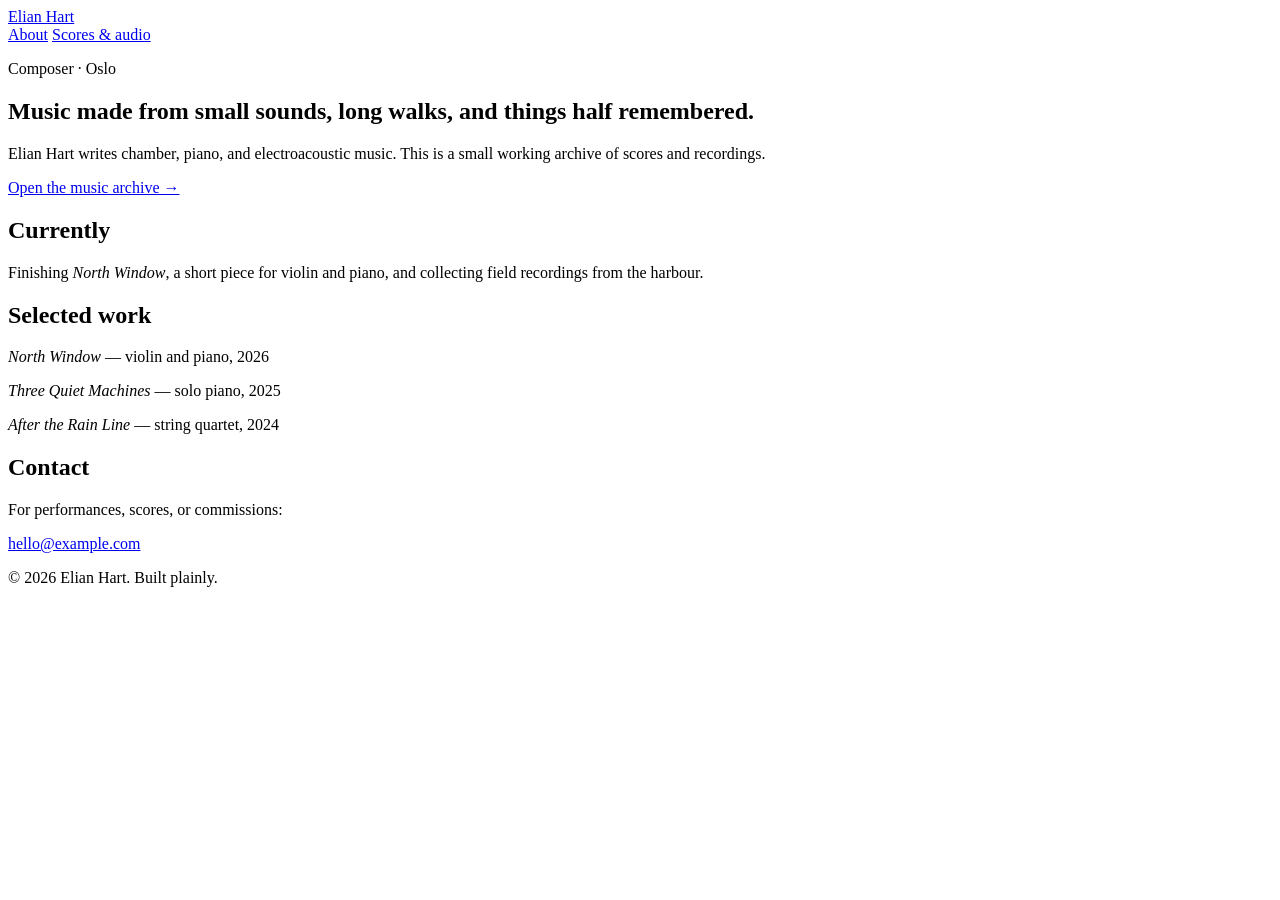
==== index.html @ 0c72baf7 "Create simple composer homepage" ====
<!doctype html>
<html lang="en">
<head>
  <meta charset="utf-8">
  <meta name="viewport" content="width=device-width, initial-scale=1">
  <title>Elian Hart — Composer</title>
  <meta name="description" content="Music, scores, and recordings by composer Elian Hart.">
  <link rel="stylesheet" href="style.css">
</head>
<body>
  <header class="site-header">
    <a class="name" href="index.html">Elian Hart</a>
    <nav aria-label="Main navigation">
      <a class="active" href="index.html">About</a>
      <a href="library.html">Scores & audio</a>
    </nav>
  </header>

  <main class="home">
    <section class="intro">
      <p class="eyebrow">Composer · Oslo</p>
      <h1>Music made from small sounds, long walks, and things half remembered.</h1>
      <p class="lead">Elian Hart writes chamber, piano, and electroacoustic music. This is a small working archive of scores and recordings.</p>
      <a class="plain-link" href="library.html">Open the music archive →</a>
    </section>

    <section class="note" aria-label="Current work">
      <h2>Currently</h2>
      <p>Finishing <em>North Window</em>, a short piece for violin and piano, and collecting field recordings from the harbour.</p>
    </section>

    <section class="details">
      <div>
        <h2>Selected work</h2>
        <p><em>North Window</em> — violin and piano, 2026</p>
        <p><em>Three Quiet Machines</em> — solo piano, 2025</p>
        <p><em>After the Rain Line</em> — string quartet, 2024</p>
      </div>
      <div>
        <h2>Contact</h2>
        <p>For performances, scores, or commissions:</p>
        <p><a href="mailto:hello@example.com">hello@example.com</a></p>
      </div>
    </section>
  </main>

  <footer>© 2026 Elian Hart. Built plainly.</footer>
</body>
</html>
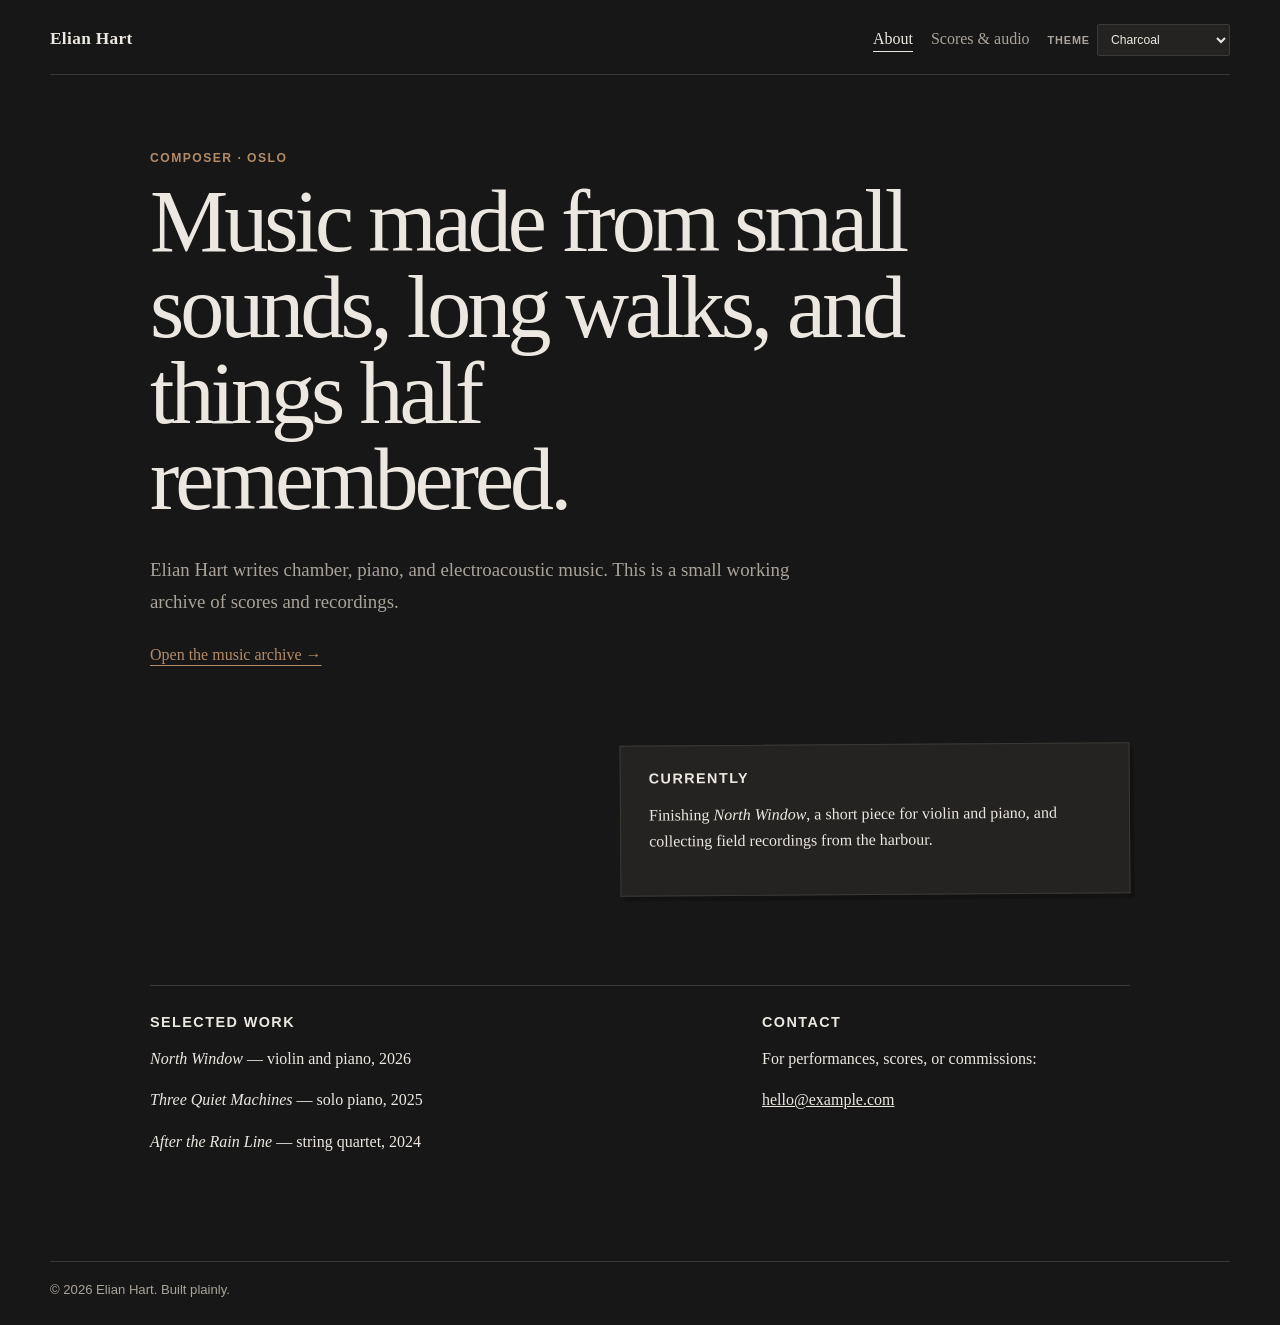
==== commit 0ce67ebf: "Load theme selector on homepage" ====
--- a/index.html
+++ b/index.html
@@ -5,6 +5,7 @@
   <meta name="viewport" content="width=device-width, initial-scale=1">
   <title>Elian Hart — Composer</title>
   <meta name="description" content="Music, scores, and recordings by composer Elian Hart.">
+  <script>document.documentElement.dataset.theme=localStorage.getItem('composer-theme')||'charcoal';</script>
   <link rel="stylesheet" href="style.css">
 </head>
 <body>
@@ -45,5 +46,6 @@
   </main>
 
   <footer>© 2026 Elian Hart. Built plainly.</footer>
+  <script src="theme.js"></script>
 </body>
-</html>
+</html>
--- a/style.css
+++ b/style.css
@@ -0,0 +1,89 @@
+:root {
+  --paper: #171717;
+  --ink: #ece8e1;
+  --muted: #aaa39a;
+  --line: #3c3935;
+  --soft: #252321;
+  --accent: #b28b67;
+  --max: 1180px;
+}
+
+:root[data-theme="midnight"] { --paper:#101722; --ink:#e8edf4; --muted:#98a4b3; --line:#2d3948; --soft:#192433; --accent:#7894b8; }
+:root[data-theme="forest"] { --paper:#101813; --ink:#e4ebe5; --muted:#97a59a; --line:#2b3b30; --soft:#18241c; --accent:#7f9b82; }
+:root[data-theme="burgundy"] { --paper:#1a1114; --ink:#eee5e7; --muted:#aa969b; --line:#422b31; --soft:#27191d; --accent:#a66d79; }
+:root[data-theme="slate"] { --paper:#161a1e; --ink:#e9ecef; --muted:#9da5ac; --line:#353d44; --soft:#20262b; --accent:#8495a3; }
+:root[data-theme="aubergine"] { --paper:#171218; --ink:#eee7ef; --muted:#a89daa; --line:#3d3040; --soft:#241b26; --accent:#967b9c; }
+:root[data-theme="espresso"] { --paper:#191411; --ink:#eee8e3; --muted:#aa9e95; --line:#43352d; --soft:#271e19; --accent:#a47d62; }
+:root[data-theme="petrol"] { --paper:#0f181a; --ink:#e4ecec; --muted:#93a5a6; --line:#294044; --soft:#172528; --accent:#6f999b; }
+:root[data-theme="graphite"] { --paper:#141516; --ink:#e7e7e5; --muted:#9d9e9c; --line:#343637; --soft:#202223; --accent:#8d918c; }
+:root[data-theme="black-gold"] { --paper:#11110f; --ink:#eeeadd; --muted:#aaa38d; --line:#3e392a; --soft:#1e1c16; --accent:#b49a5d; }
+
+* { box-sizing: border-box; }
+html { background: var(--paper); color: var(--ink); font-family: Georgia, 'Times New Roman', serif; transition: background .18s ease, color .18s ease; }
+body { margin: 0; min-height: 100vh; display: flex; flex-direction: column; }
+a { color: inherit; }
+
+.site-header {
+  width: min(calc(100% - 36px), var(--max));
+  margin: 0 auto;
+  padding: 24px 0 18px;
+  display: flex;
+  justify-content: space-between;
+  align-items: baseline;
+  gap: 18px;
+  border-bottom: 1px solid var(--line);
+}
+.name { font-size: 1.08rem; font-weight: 700; text-decoration: none; letter-spacing: .02em; }
+nav { display: flex; gap: 18px; margin-left: auto; }
+nav a { color: var(--muted); text-decoration: none; padding-bottom: 3px; }
+nav a:hover, nav a.active { color: var(--ink); border-bottom: 1px solid currentColor; }
+.theme-picker { display:flex; align-items:center; gap:7px; color:var(--muted); font:700 .68rem Arial,sans-serif; letter-spacing:.08em; text-transform:uppercase; }
+.theme-picker select { border:1px solid var(--line); background:var(--soft); color:var(--ink); padding:7px 28px 7px 9px; border-radius:2px; font:normal .76rem Arial,sans-serif; cursor:pointer; }
+
+.home { width: min(calc(100% - 36px), 980px); margin: auto; padding: 76px 0 90px; }
+.intro { max-width: 760px; }
+.eyebrow { margin: 0 0 13px; color: var(--accent); font: 700 .76rem/1.2 Arial, sans-serif; letter-spacing: .12em; text-transform: uppercase; }
+h1 { font-size: clamp(2.4rem, 7vw, 5.5rem); line-height: .98; letter-spacing: -.045em; margin: 0; font-weight: 500; }
+.lead { max-width: 650px; margin: 30px 0 20px; color: var(--muted); font-size: 1.18rem; line-height: 1.7; }
+.plain-link { display: inline-block; margin-top: 8px; color: var(--accent); text-underline-offset: 5px; }
+.note { margin: 80px 0 0 auto; max-width: 510px; padding: 24px 28px 26px; border: 1px solid var(--line); transform: rotate(-.4deg); background: var(--soft); box-shadow: 4px 5px 0 rgba(0,0,0,.22); }
+.note h2, .details h2 { margin: 0 0 12px; font-size: .9rem; font-family: Arial, sans-serif; text-transform: uppercase; letter-spacing: .1em; }
+.note p, .details p { line-height: 1.6; }
+.details { margin-top: 90px; display: grid; grid-template-columns: 1.5fr 1fr; gap: 60px; padding-top: 28px; border-top: 1px solid var(--line); }
+
+.library-page { flex: 1; width: min(calc(100% - 36px), var(--max)); margin: 0 auto; padding: 26px 0 40px; display: grid; grid-template-columns: 290px minmax(0,1fr); gap: 28px; min-height: 680px; }
+.archive-panel { border-right: 1px solid var(--line); padding-right: 24px; }
+.archive-heading h1 { font-size: 3.3rem; margin-bottom: 10px; }
+.archive-heading > p:last-child { color: var(--muted); line-height: 1.5; }
+.tree { margin-top: 30px; font-family: Arial, sans-serif; font-size: .92rem; }
+.tree-group { margin: 8px 0 13px; }
+.tree-folder { display: flex; gap: 7px; align-items: center; font-weight: 700; margin-bottom: 6px; }
+.tree-children { margin-left: 15px; padding-left: 13px; border-left: 1px solid var(--line); }
+.tree button { width: 100%; border: 0; background: transparent; color: var(--ink); text-align: left; font: inherit; padding: 7px 8px; cursor: pointer; border-radius: 3px; }
+.tree button:hover, .tree button.selected { background: var(--soft); }
+.file-mark { color: var(--accent); margin-right: 7px; }
+.viewer { min-width: 0; min-height: 620px; border: 1px solid var(--line); background: var(--soft); position: relative; overflow: hidden; }
+.empty-state { min-height: 620px; display: grid; place-content: center; text-align: center; padding: 30px; color: var(--muted); }
+.empty-state h2 { color: var(--ink); font-weight: 500; font-size: 2rem; margin: 0 0 8px; }
+.scribble { color: var(--accent); font-size: 3rem; margin: 0 0 12px; transform: rotate(-7deg); }
+.viewer-head { display: flex; justify-content: space-between; gap: 20px; align-items: center; padding: 15px 18px; border-bottom: 1px solid var(--line); background: var(--paper); }
+.viewer-head h2 { margin: 0; font-size: 1.05rem; font-family: Arial, sans-serif; }
+.viewer-head a { color: var(--muted); font: .8rem Arial, sans-serif; }
+.score-frame { display: block; width: 100%; height: 760px; border: 0; background: white; }
+.audio-view { min-height: 560px; display: grid; place-content: center; padding: 40px; text-align: center; }
+.audio-view .record { width: 170px; height: 170px; border: 1px solid var(--ink); border-radius: 50%; margin: 0 auto 26px; display: grid; place-content: center; font-size: 3rem; box-shadow: inset 0 0 0 34px var(--paper); }
+audio { width: min(480px, 75vw); }
+.error { padding: 24px; color: #d68b80; line-height: 1.6; }
+footer { width: min(calc(100% - 36px), var(--max)); margin: 0 auto; padding: 20px 0 28px; border-top: 1px solid var(--line); color: var(--muted); font-size: .82rem; font-family: Arial, sans-serif; }
+
+@media (max-width: 760px) {
+  .site-header { align-items: flex-start; gap: 12px; flex-wrap:wrap; }
+  nav { gap: 12px; font-size: .9rem; order:3; width:100%; margin-left:0; }
+  .theme-picker { margin-left:auto; }
+  .home { padding-top: 52px; }
+  .details { grid-template-columns: 1fr; gap: 28px; }
+  .library-page { grid-template-columns: 1fr; }
+  .archive-panel { border-right: 0; border-bottom: 1px solid var(--line); padding: 0 0 22px; }
+  .viewer, .empty-state { min-height: 500px; }
+  .score-frame { height: 620px; }
+}
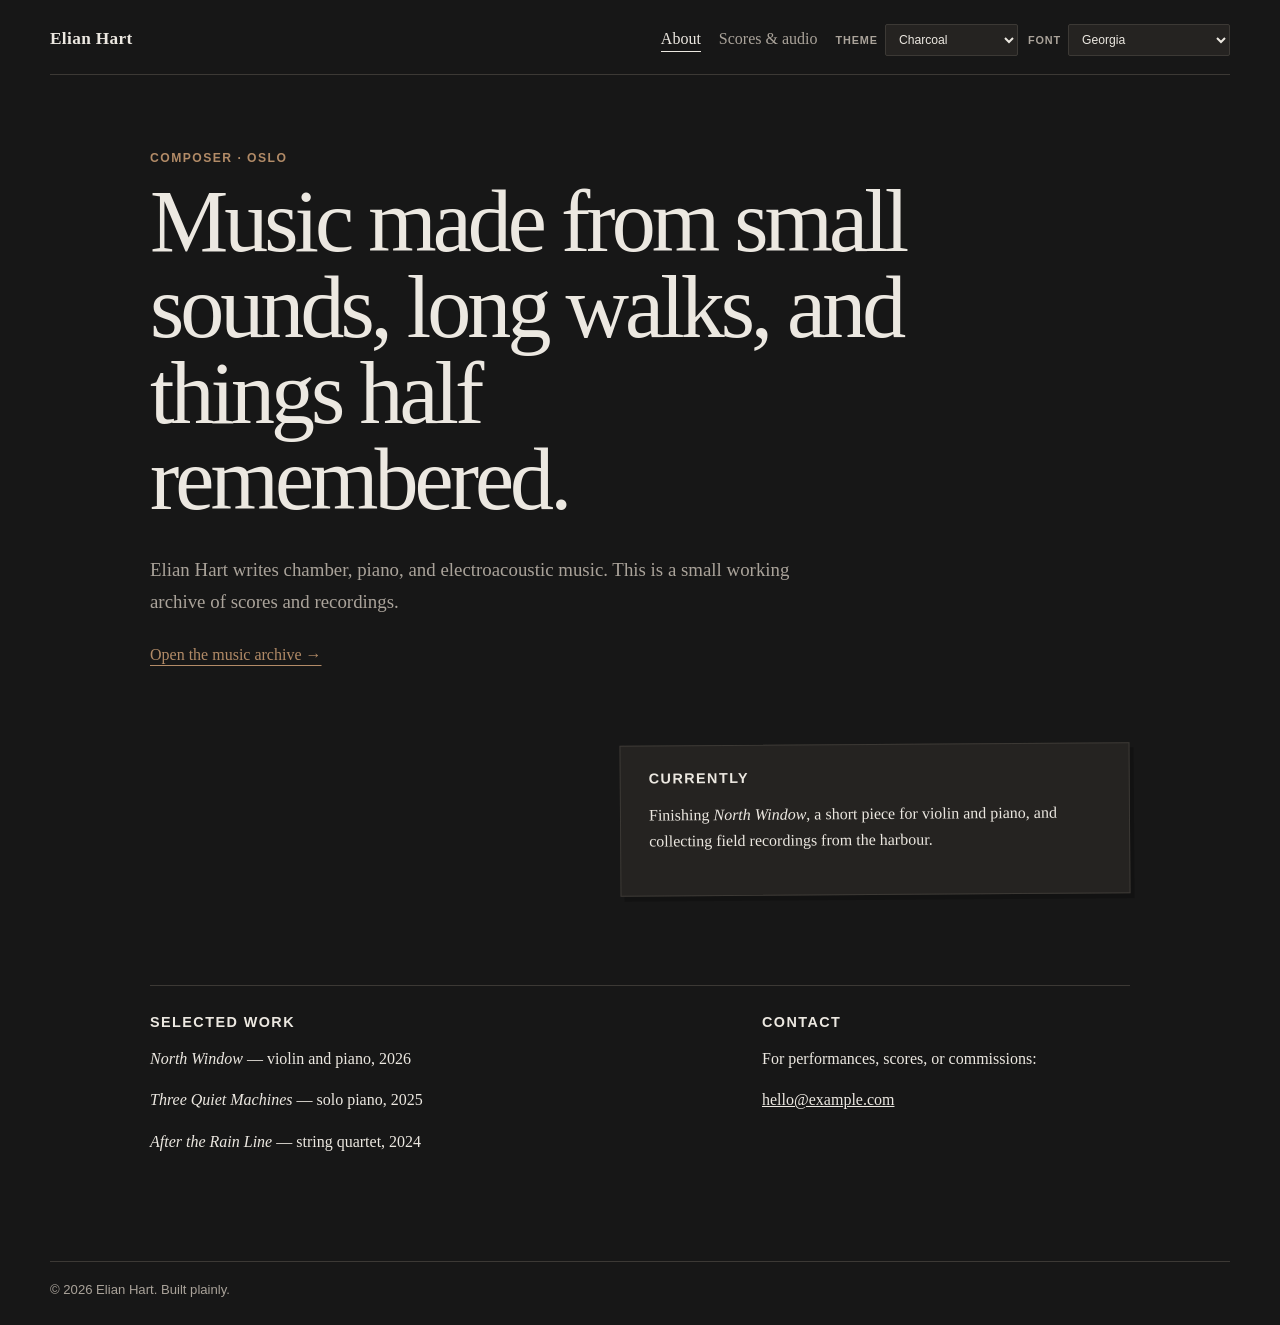
==== commit 558b2a78: "Refresh theme assets on homepage" ====
--- a/index.html
+++ b/index.html
@@ -5,8 +5,8 @@
   <meta name="viewport" content="width=device-width, initial-scale=1">
   <title>Elian Hart — Composer</title>
   <meta name="description" content="Music, scores, and recordings by composer Elian Hart.">
-  <script>document.documentElement.dataset.theme=localStorage.getItem('composer-theme')||'charcoal';</script>
-  <link rel="stylesheet" href="style.css">
+  <script>document.documentElement.dataset.theme=localStorage.getItem('composer-theme')||'charcoal';document.documentElement.dataset.font=localStorage.getItem('composer-font')||'georgia';</script>
+  <link rel="stylesheet" href="style.css?v=4">
 </head>
 <body>
   <header class="site-header">
@@ -46,6 +46,6 @@
   </main>
 
   <footer>© 2026 Elian Hart. Built plainly.</footer>
-  <script src="theme.js"></script>
+  <script src="theme.js?v=4"></script>
 </body>
 </html>
--- a/style.css
+++ b/style.css
@@ -6,6 +6,7 @@
   --soft: #252321;
   --accent: #b28b67;
   --max: 1180px;
+  --site-font: Georgia, 'Times New Roman', serif;
 }
 
 :root[data-theme="midnight"] { --paper:#101722; --ink:#e8edf4; --muted:#98a4b3; --line:#2d3948; --soft:#192433; --accent:#7894b8; }
@@ -18,8 +19,19 @@
 :root[data-theme="graphite"] { --paper:#141516; --ink:#e7e7e5; --muted:#9d9e9c; --line:#343637; --soft:#202223; --accent:#8d918c; }
 :root[data-theme="black-gold"] { --paper:#11110f; --ink:#eeeadd; --muted:#aaa38d; --line:#3e392a; --soft:#1e1c16; --accent:#b49a5d; }
 
+:root[data-font="georgia"] { --site-font: Georgia, 'Times New Roman', serif; }
+:root[data-font="baskerville"] { --site-font: Baskerville, 'Baskerville Old Face', Georgia, serif; }
+:root[data-font="garamond"] { --site-font: Garamond, 'EB Garamond', Georgia, serif; }
+:root[data-font="times"] { --site-font: 'Times New Roman', Times, serif; }
+:root[data-font="palatino"] { --site-font: Palatino, 'Palatino Linotype', serif; }
+:root[data-font="book-antiqua"] { --site-font: 'Book Antiqua', Palatino, serif; }
+:root[data-font="trebuchet"] { --site-font: 'Trebuchet MS', Arial, sans-serif; }
+:root[data-font="arial"] { --site-font: Arial, Helvetica, sans-serif; }
+:root[data-font="verdana"] { --site-font: Verdana, Geneva, sans-serif; }
+:root[data-font="courier"] { --site-font: 'Courier New', Courier, monospace; }
+
 * { box-sizing: border-box; }
-html { background: var(--paper); color: var(--ink); font-family: Georgia, 'Times New Roman', serif; transition: background .18s ease, color .18s ease; }
+html { background: var(--paper); color: var(--ink); font-family: var(--site-font); transition: background .18s ease, color .18s ease; }
 body { margin: 0; min-height: 100vh; display: flex; flex-direction: column; }
 a { color: inherit; }
 
@@ -37,8 +49,9 @@
 nav { display: flex; gap: 18px; margin-left: auto; }
 nav a { color: var(--muted); text-decoration: none; padding-bottom: 3px; }
 nav a:hover, nav a.active { color: var(--ink); border-bottom: 1px solid currentColor; }
-.theme-picker { display:flex; align-items:center; gap:7px; color:var(--muted); font:700 .68rem Arial,sans-serif; letter-spacing:.08em; text-transform:uppercase; }
-.theme-picker select { border:1px solid var(--line); background:var(--soft); color:var(--ink); padding:7px 28px 7px 9px; border-radius:2px; font:normal .76rem Arial,sans-serif; cursor:pointer; }
+.site-pickers { display:flex; align-items:center; gap:10px; }
+.site-picker { display:flex; align-items:center; gap:7px; color:var(--muted); font:700 .68rem Arial,sans-serif; letter-spacing:.08em; text-transform:uppercase; }
+.site-picker select { border:1px solid var(--line); background:var(--soft); color:var(--ink); padding:7px 28px 7px 9px; border-radius:2px; font:normal .76rem Arial,sans-serif; cursor:pointer; }
 
 .home { width: min(calc(100% - 36px), 980px); margin: auto; padding: 76px 0 90px; }
 .intro { max-width: 760px; }
@@ -79,7 +92,7 @@
 @media (max-width: 760px) {
   .site-header { align-items: flex-start; gap: 12px; flex-wrap:wrap; }
   nav { gap: 12px; font-size: .9rem; order:3; width:100%; margin-left:0; }
-  .theme-picker { margin-left:auto; }
+  .site-pickers { margin-left:auto; flex-wrap:wrap; justify-content:flex-end; }
   .home { padding-top: 52px; }
   .details { grid-template-columns: 1fr; gap: 28px; }
   .library-page { grid-template-columns: 1fr; }
